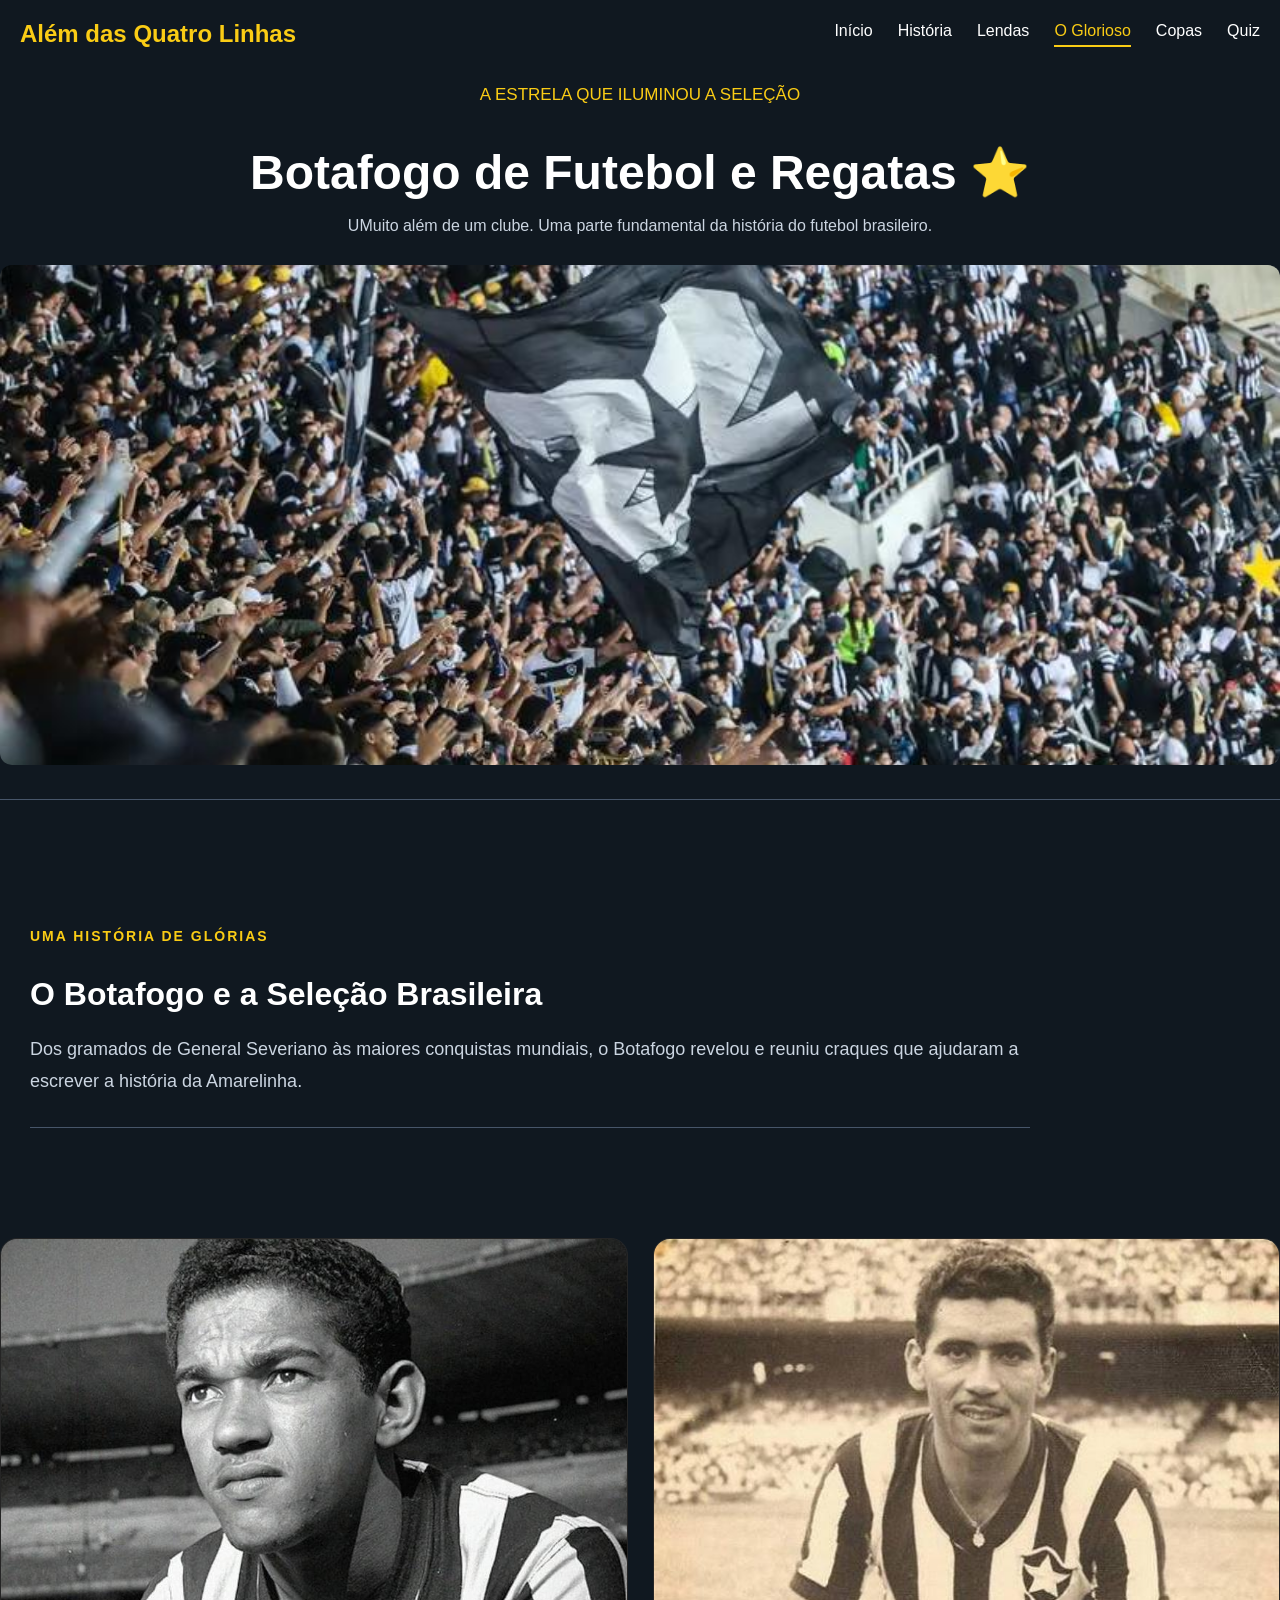
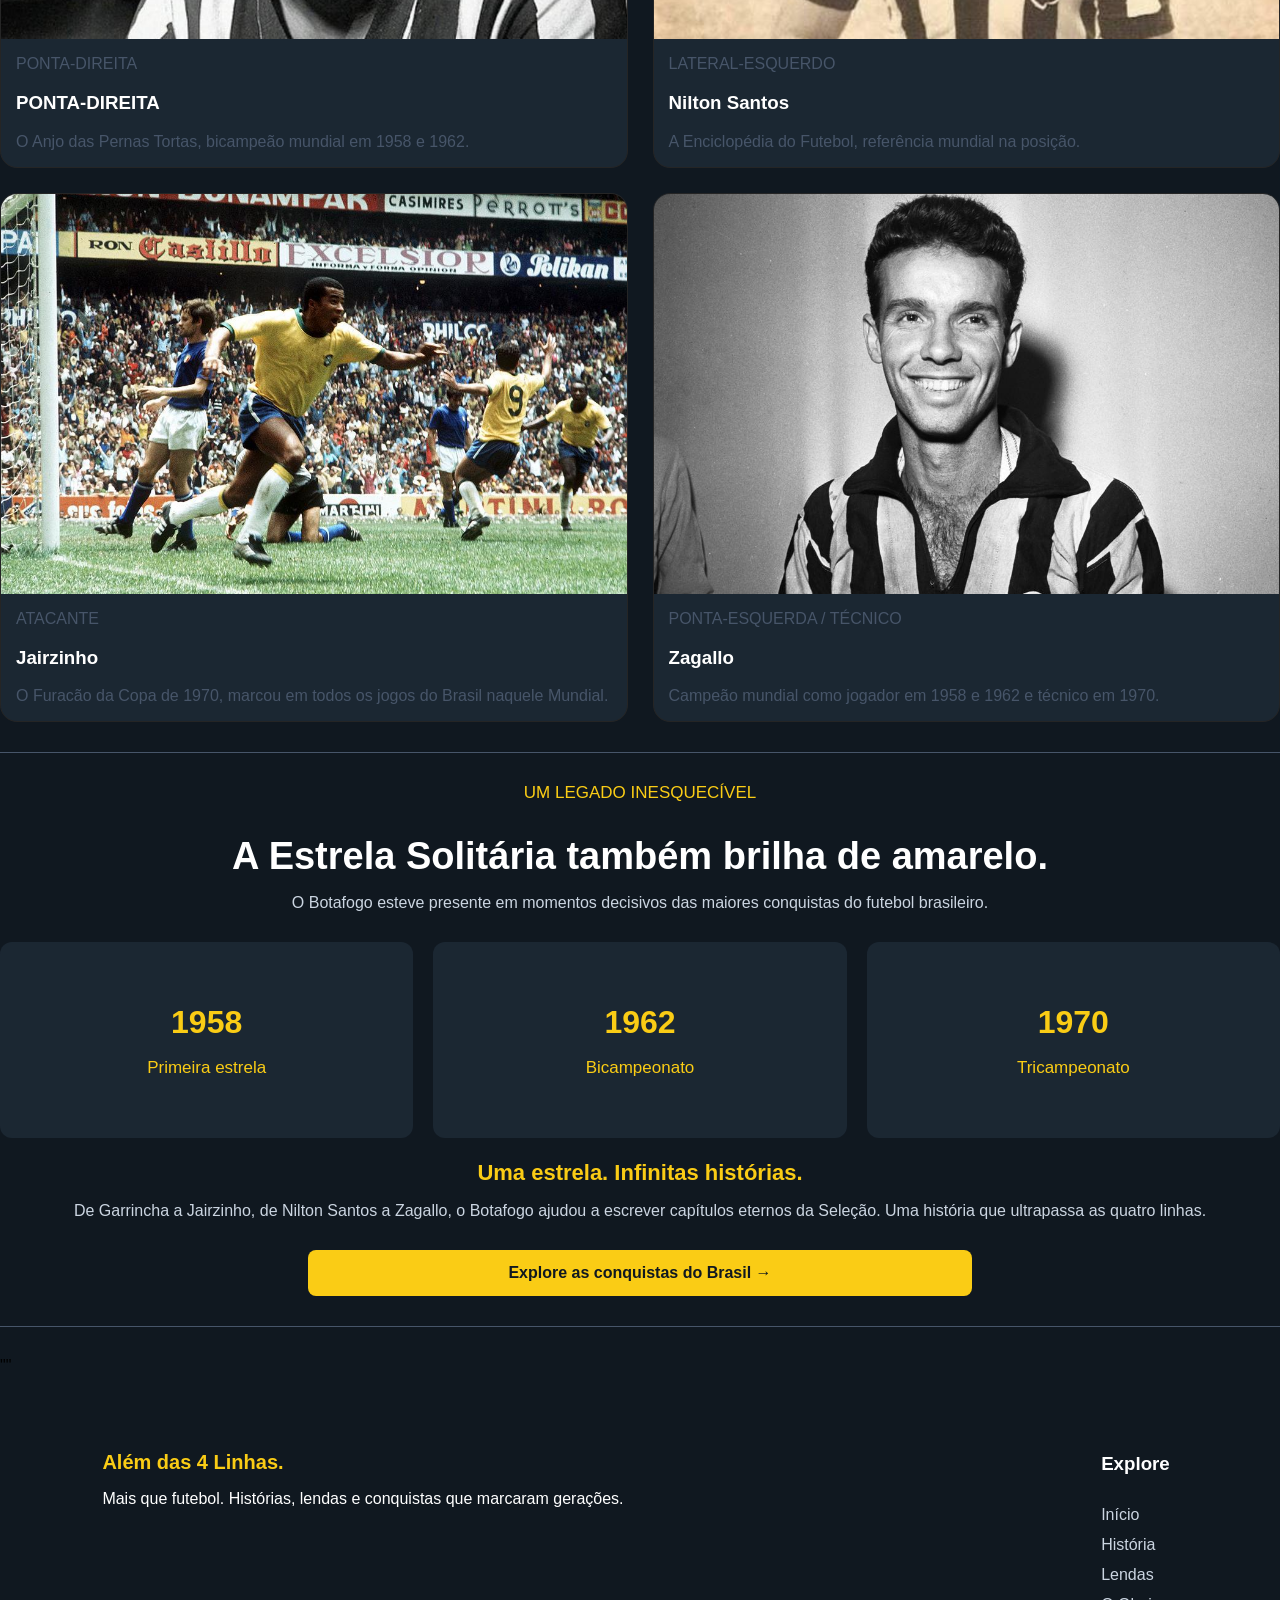
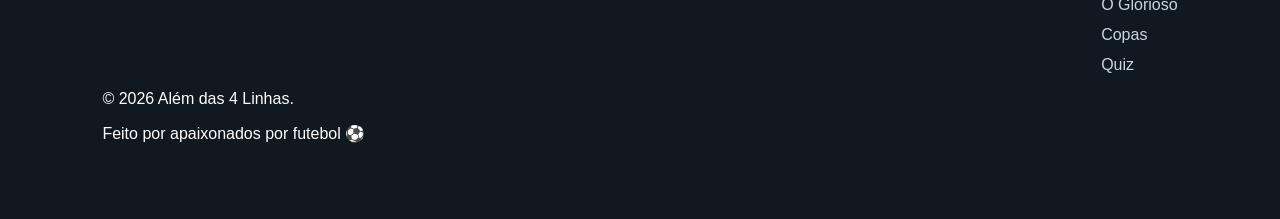
==== botafogo.html @ 8df8e1bf "Primeira versao do Alem das Quatro linhas" ====
<!DOCTYPE html>
<html lang="pt-br">
<head>
    <meta charset="UTF-8">
    <meta name="viewport" content="width=device-width, initial-scale=1.0">
    <link rel="stylesheet" href="css/estilo.css">
    <title>Botafogo</title>
</head>
<body class="corpo-historia">
    <header>
        <h1> Além das Quatro Linhas</h1>
        <nav>
            <a href="index.html" >Início</a>
            <a href="historia.html">História</a>
            <a href="lendas.html">Lendas</a>
            <a href="botafogo.html" class="ativo">O Glorioso</a>
            <a href="copas.html">Copas</a>
            <a href="quiz.html">Quiz</a>
        </nav>
    </header>
    <main>
        <section class="historia">
            <p>A ESTRELA QUE ILUMINOU A SELEÇÃO</p>

            <h1>Botafogo de Futebol e Regatas ⭐</h1>

            <p>UMuito além de um clube. Uma parte fundamental da história do futebol brasileiro.</p>

            <img src="img/torcida fogo.jpg" alt="Botafogo" class="historia-img secao-botafogo">

            <hr>

        </section>
        
        <section class="origem-selec">
            <p>UMA HISTÓRIA DE GLÓRIAS</p>
            
            <h2>O Botafogo e a Seleção Brasileira</h2>

            <p> Dos gramados de General Severiano às maiores conquistas mundiais, 
                o Botafogo revelou e reuniu craques que ajudaram a escrever a história da Amarelinha.
            </p>

            <hr>
        </section>

        <section>
            <div class="jornada-cards">

                <div class="card fogo">
                    <img src="img/garrincha card.jpg" alt="Garrincha-card" class="card-img">
                    
                    <p>PONTA-DIREITA</p>

                    <h3>PONTA-DIREITA</h3>
                    
                    <p>O Anjo das Pernas Tortas, bicampeão mundial em 1958 e 1962.</p>
                
                </div>
                
                <div class="card fogo">
                    <img src="img/nilton santos card.jpg" alt="Nilton Santos-card" class="card-img">
                    
                    <p>LATERAL-ESQUERDO</p>
                    
                    <h3>Nilton Santos</h3>
            
                    <p>A Enciclopédia do Futebol, referência mundial na posição.</p>
                </div>

                <div class="card fogo">
                    <img src="img/jairzinho card.jpg" alt="Jairzinho-card" class="card-img">
                    
                    <p>ATACANTE</p>
                    
                    <h3>Jairzinho</h3>
            
                    <p>O Furacão da Copa de 1970, marcou em todos os jogos do Brasil naquele Mundial.</p>

                </div>

                <div class="card fogo">
                    <img src="img/zagallo card.jpg" alt="Zagallo-card" class="card-img">
                    
                    <p>PONTA-ESQUERDA / TÉCNICO</p>
                    
                    <h3>Zagallo</h3>
            
                    <p>Campeão mundial como jogador em 1958 e 1962 e técnico em 1970.</p>
                </div>
            </div>
            
            <hr>

        </section>
        <section class="historia">   
            
                <p>UM LEGADO INESQUECÍVEL</p>

                <h2>A Estrela Solitária também brilha de amarelo.</h2>

                <p>O Botafogo esteve presente em momentos decisivos das maiores conquistas do futebol brasileiro.</p>
    
            <div class="dados-historia secao-botafogo">
                <div class="dado">
                    
                    <h3>1958</h3>
                    <p>Primeira estrela</p>
                </div>

                <div class="dado">
                    <h3>1962</h3>
                    <p>Bicampeonato</p>
                </div>

                <div class="dado">
                    <h3>1970</h3>
                    <p>Tricampeonato</p>
                </div>
            
            </div>

            <h3> Uma estrela. Infinitas histórias. </h3>
            
            <p>De Garrincha a Jairzinho, de Nilton Santos a Zagallo, o Botafogo ajudou a escrever capítulos eternos da Seleção. Uma história que ultrapassa as quatro linhas.</p>

            <a href="copas.html" class="botao-desaf"> Explore as conquistas do Brasil → </a>
        </section>

        <hr>
        ""
<footer class="rodape">

    <div class="rodape-conteudo">

        <div class="rodape-sobre">
            <h2>Além das 4 Linhas.</h2>
            <p>
                Mais que futebol. Histórias, lendas e
                conquistas que marcaram gerações.
            </p>
        </div>

        <div class="rodape-links">
            <h3>Explore</h3>

            <a href="index.html">Início</a>
            <a href="historia.html">História</a>
            <a href="lendas.html">Lendas</a>
            <a href="botafogo.html">O Glorioso</a>
            <a href="copas.html">Copas</a>
            <a href="quiz.html">Quiz</a>
        </div>

    </div>

    <div class="rodape-final">
        <p>© 2026 Além das 4 Linhas.</p>
        <p>Feito por apaixonados por futebol ⚽</p>
    </div>

</footer>
</body>
</html>
---- css/estilo.css ----
body { 
    margin: 0%;
    font-family: sans-serif;
    background-color: #F8FAFC;
}

header { 
    background-color: #101820;
    color: #FACC15;
    padding: 20px;
}

header {
    display: flex;
    justify-content: space-between;
    align-items: center;
}

header h1 {
    font-size: 24px;
    margin: 0;
}

nav { 
    display: flex;
    gap: 25px;

}

nav a {
    color: #ffffff;
    text-decoration: none;
    font-size: medium;
    font-weight: 500;
    transition: color 0.3s ease;
}

nav a:hover {
    color: #FACC15;
   
}

.hero-imagem {
    width: 100%;
    height: 600px;
    object-fit: cover;
    object-position: center;
}

.hero { 
    position: relative;
    overflow: hidden;
}

.hero::after {
    content: "";
    position: absolute;
    inset: 0;
    background: linear-gradient(
        to bottom,
        transparent 35%,
        rgba(0, 0, 0, 0.85) 105%
    );
    pointer-events: none;
}

.hero-conteudo {
    position: absolute;
    bottom: 50px;
    left: 60px;
    color: white;
    z-index: 1;
}

.hero-conteudo h2 {
    font-size: 48px;
    font-weight: 700;
    margin: 15px 0;
}

.hero-subtitulo {
    color: #FACC15;
    font-size: 14px;
    font-weight: 600;
    letter-spacing: 2px;
}

.botao-ex {
    display: inline-block;
    background-color: #FACC15;
    color: #101820;
    padding: 14px 25px;
    text-decoration: none;
    font-weight: bold;
    border-radius: 6px;
    margin-top: 15px;
}

.botao-ex { 
     transition: transform 0.3s ease, box-shadow 0.3s ease;
}

.botao-ex:hover { 
    transform: scale(1.03);
    box-shadow: 0 12px 25px rgba(0, 0, 0, 0.15);
}
.apresentacao {
    background-color: #F8FAFC;
    padding: 80px 10%;
}

.apresentacao h2 { 
    font-size: 38px;
    color: #101820;
    margin: 15px 0 25px;
}

.apresentacao p { 
    font-size: 18px;
    columns: #475569;
    line-height: 1.8;
    max-width: 850px;
}

.apresentacao .apresentacao-subtitulo {
    color: #166534;
    font-size: 14px;
    font-weight: 700;
    letter-spacing: 2px;
}

.indicadores { 
    display: flex;
    gap: 25px;
    margin-top: 40px;
}

.indicador {
    background-color: #FFFFFF;
    padding: 20px 30px;
    border: 1px solid #E2E8F0;
    border-radius: 20px;
}

.indicador h3 { 
    font-size: 40px;
    color: #166534;
    margin: 0; 
  
}

.indicador p { 
    font-size: small;
    margin: 0;
}

.emoji-trofeu {
    width: min-content;
}

.jornada { 
    background-color:  #F8FAFC;
    padding: 80px 10%;
}

.jornada-subtitulo { 
    color: #166534;
    font-size: 14px;
    font-weight: 700;
    letter-spacing: 2px;
}

.jornada h2 {
    font-size: 38px;
    color: #101820;
    margin: 15px 0 25px;
}

.jornada-cards { 
    display: grid;
    grid-template-columns: repeat(2, 1fr);
    gap: 25px;
}


.card img {
    width: 100%;
    height: 400px;
    object-fit: cover;
    object-position:center 20%;
    display: block;

}

.card img.card-bot { 
    object-position: center 70%;
}

.card img.card-trof { 
    object-position: center 57%;
}

.card {
    display: block;
    background-color: #FFFFFF;
    border: 1px solid #E2E8F0;
    border-radius: 17px;
    overflow: hidden;
    text-decoration: none;
    color: #101820;
    transition: transform 0.3s ease, box-shadow 0.3s ease;
}


.card:hover {
    transform: scale(1.03);
    box-shadow: 0 12px 25px rgba(0, 0, 0, 0.15);
}


.card h3 {
    padding-left: 15px;

}

.card p { 
    padding-left: 15px;
    color: #475569;
}

.card-botafogo { 
    background-color: #101820;
    border-color: #101820;
}

.card-botafogo h3 { 
    color: #ffffff;
}

.card-botafogo p { 
    color: #cbd5e1; 
}

.desafio{
    margin: 80px 10%;
}

.desafio p { 
    color: #166534;
    font-size: 14px;
    font-weight: 700;
    letter-spacing: 2px;
}

.desafio h2 { 
    font-size: 38px;
    margin: 15px 0 25px;
}

.desafio-img { 
    width: 100%;
    height: 700px;
    object-fit: cover;
    object-position:center 20%;
    display: block;
    border: #cbd5e1 ;
    border-radius: 15px;
}

.botao-desaf {
    display: block;
    width: fit-content;
    margin: 25px auto;
    padding: 14px 200px;

    background-color: #FACC15;
    color: #101820;
    text-decoration: none;
    font-weight: bold;

    border-radius: 8px;
    transition: 0.3s ease;
}

.botao-desaf:hover { 
    transform: scale(1.03);
    box-shadow: 0 12px 25px rgba(0, 0, 0, 0.15);
}

.rodape {
    background-color: #101820;
    color: #FFFFFF;
    padding: 60px 8%;
}

.rodape-conteudo {
    display: flex;
    justify-content: space-between;
    gap: 40px;
}

.rodape-links {
    display: flex;
    flex-direction: column;
    gap: 12px;

}

.rodape-sobre h2 {
    font-size: 20px;
    margin-bottom: 15px;
    color: #FACC15;

}

.rodape-links a {
    color: #CBD5E1;
    text-decoration: none;
    transition: color 0.3s ease;
}

.rodape-links a:hover {
    color: #FACC15;
}


        /* HISTORIA.HTML */
.ativo { 
    color: #FACC15;
    border-bottom: 2px solid #FACC15;
    padding-bottom: 5px;
}

.corpo-historia { 
    background-color: #101820;
}

.historia h1{ 
    color: #FFFFFF;
    font-size: 48px;
    margin-bottom: 15px;
    text-align: center;
}

.historia h2{ 
    color: #FFFFFF;
    font-size: 38px;
    margin-bottom: 15px;
    text-align: center;
}

.historia h3{ 
    color: #FACC15;
    font-size: 22px;
    margin-bottom: 15px;
    text-align: center;
}

.historia p:first-of-type { 
    color: #FACC15;
    font-size: 17px;
}

.historia p { 
    color:#cbd5e1;
    text-align: center;
    margin-bottom: 30px;
}

.historia-img {
    width: 100%;
    height: 550px;
    object-fit: cover;
    object-position: center 40%;
    border-radius: 12px;
}

.origem-selec { 
    max-width: 1000px;
    margin: 0;
    padding: 80px 30px;
}

.origem-selec h2 { 
    color: #FFFFFF;
    font-size: 32px;
    margin-bottom: 20px;
}

.origem-selec h3 { 
    color: #FFFFFF;
    font-size: 22px;
    margin-bottom: 15px;
}

.origem-selec p:first-of-type {
    color: #FACC15;
    font-size: 14px;
    font-weight: bold;
    letter-spacing: 2px;
    margin-bottom: 15px;
}

.origem-selec p { 
    color: #CBD5E1;
    font-size: 18px;
    line-height: 1.8;
}

.titulo-p {
    color: #FACC15;
    font-size: 14px;
    font-weight: bold;
    letter-spacing: 2px;
    margin-bottom: 15px;
}

hr {
    border: none;
    border-top: 1px solid #475569;
    margin: 30px 0;
}

.trajeto { 
    max-width: 1000px;
    margin: 0;
    padding: 80px 30px;
}

.trajeto h2{ 
    color: #FACC15;
}

.dados-historia {
    display: flex;
    gap: 80px;
}

.dado h3 {
    color: #FACC15;
    font-size: 32px;
}

.origem-selec .dado p {
    color: #CBD5E1;
    font-size: 14px;
}

.timeline {
    border-left: 3px solid #FACC15;
    margin-left: 10px;
    padding-left: 30px;
}

.evento {
    position: relative;
    margin-bottom: 40px;
}

.evento::before {
    content: "";
    position: absolute;

    width: 14px;
    height: 14px;

    background-color: #FACC15;
    border-radius: 50%;

    left: -38.5px;
    top: 0px;
}

.ano {
    color: #FACC15;
    font-size: 22px;
    font-weight: bold;
}

.evento h3 {
    color: #FFFFFF;
    margin: 10px 0;
}

.evento p {
    color: #CBD5E1;
    line-height: 1.6;
}

.timeline-conteudo {
    display: flex;
    align-items: flex-start;
    gap: 60px;
}

.timeline {
    flex: 1;
}

.timeline-img {
    width: 40%;
    height: 1000px;
    object-fit: cover;
    border-radius: 12px;
}

.linha-temp-inicio p{ 
    color: #FACC15;
    font-size: 14px;
    font-weight: bold;
    letter-spacing: 2px;
    margin-bottom: 15px;
    padding: 5px 30px;
}


.linha-temp-inicio h2 { 
    color:#F8FAFC;
    font-size: 32px;
    margin-bottom: 18px;
    margin-top: 0;
    padding: 0px 30px;

}

.origem-selec.secao-garrincha {
    max-width: none;
    width: 100%;
    padding: 80px 30px;
    box-sizing: border-box;
}

.secao-garrincha .texto-garrincha {
    flex: 1;
    padding-right: 30px;
    padding-left: 30px;
    margin-top: 50px;
}

.secao-garrincha .timeline-img {
    width: 30%;
    height: 1000px;
    object-fit: cover;
    object-position: center;
}

.secao-botafogo.historia-img {
    width: 100%;
    height: 500px;
    object-fit: cover;
    object-position: center 50%;
    border-radius: 12px;
}

.card.fogo {
    background-color: #1B2732;
    border-color: #252525;
}

.card.fogo h3 { 
    color: #FFFFFF;
}

.secao-botafogo{
    gap: 20px;
}

.secao-botafogo .dado {
    flex: 1;
    background-color: #1B2732;
    padding: 30px;
    border-radius: 12px;
    text-align: center;
}

.jornada-cards.secao-futuro {
    display: grid;
    grid-template-columns: repeat(7, minmax(0, 1fr));
    gap: 15px;
    width: 100%;
    max-width: 100%;
}

.secao-futuro {
    width: 100%;
    max-width: none;
}

.jornada-cards.secao-futuro {
    width: 100%;
    max-width: none;
}
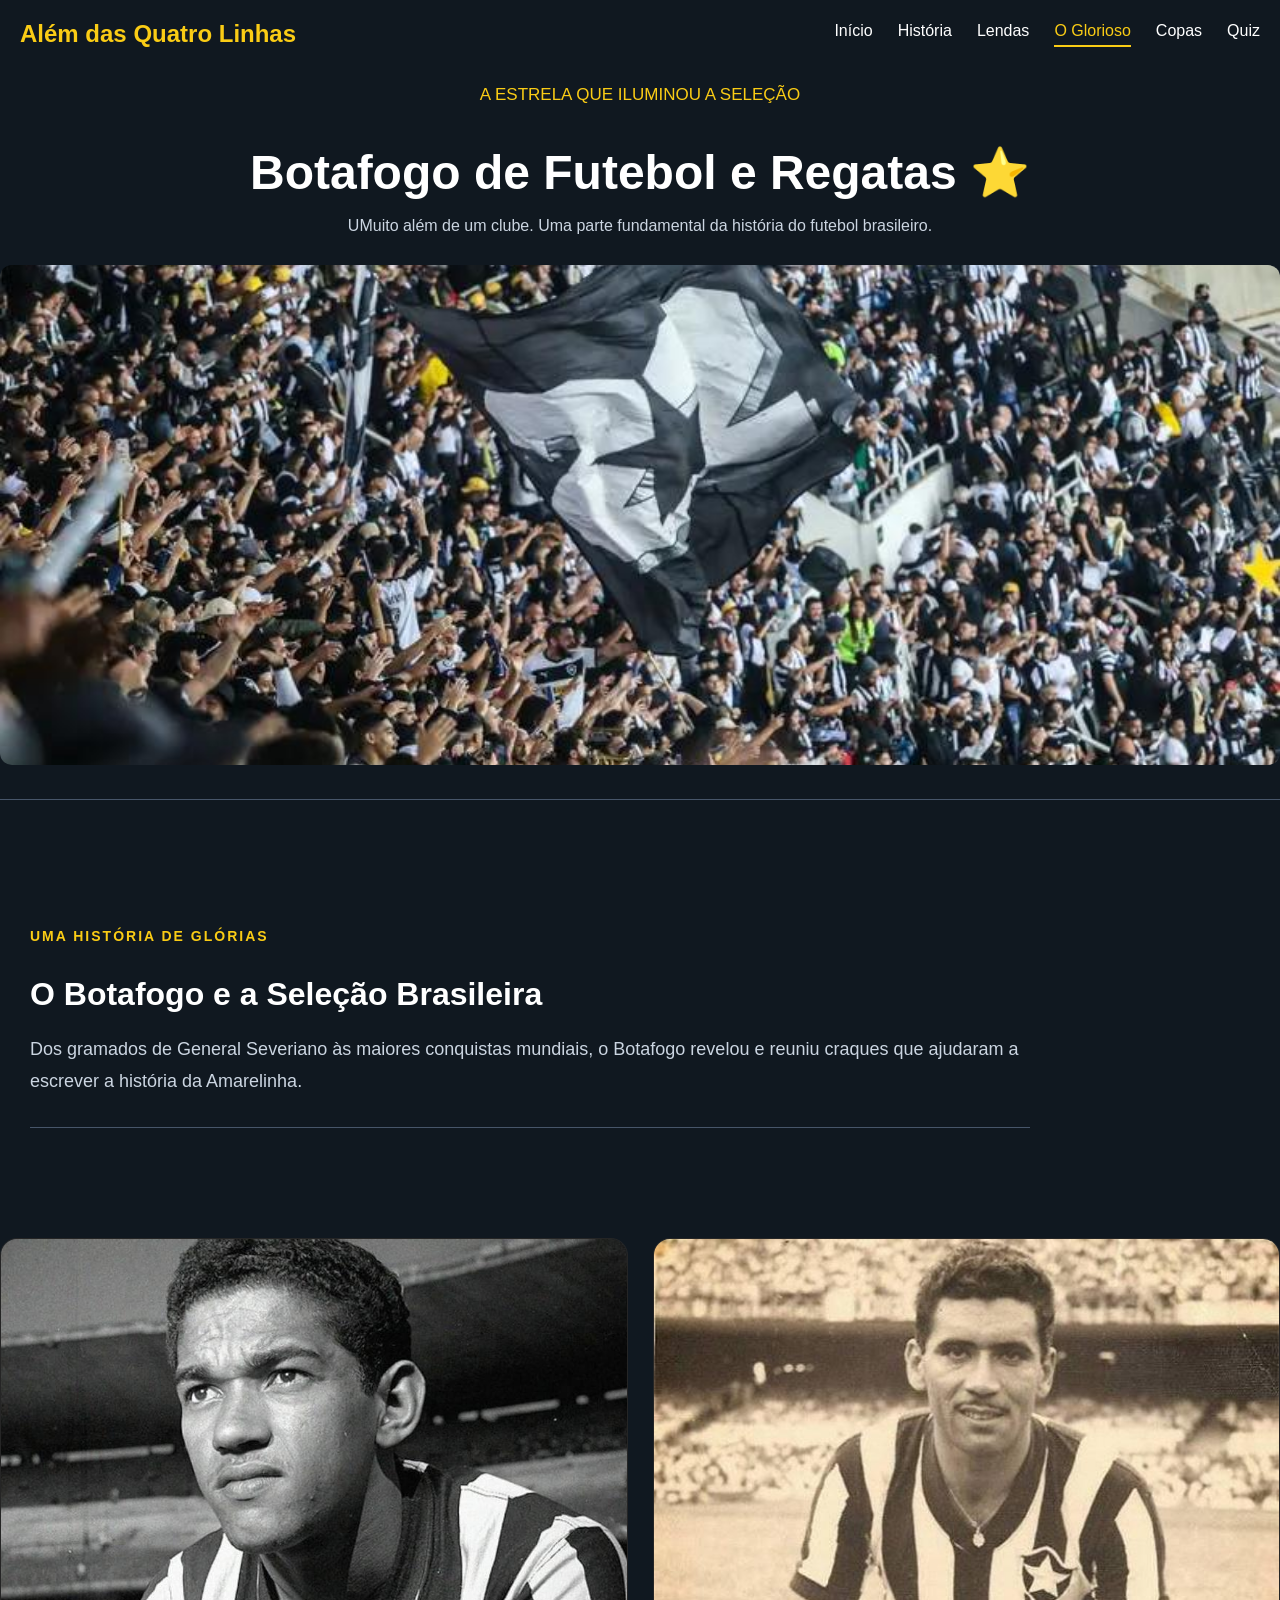
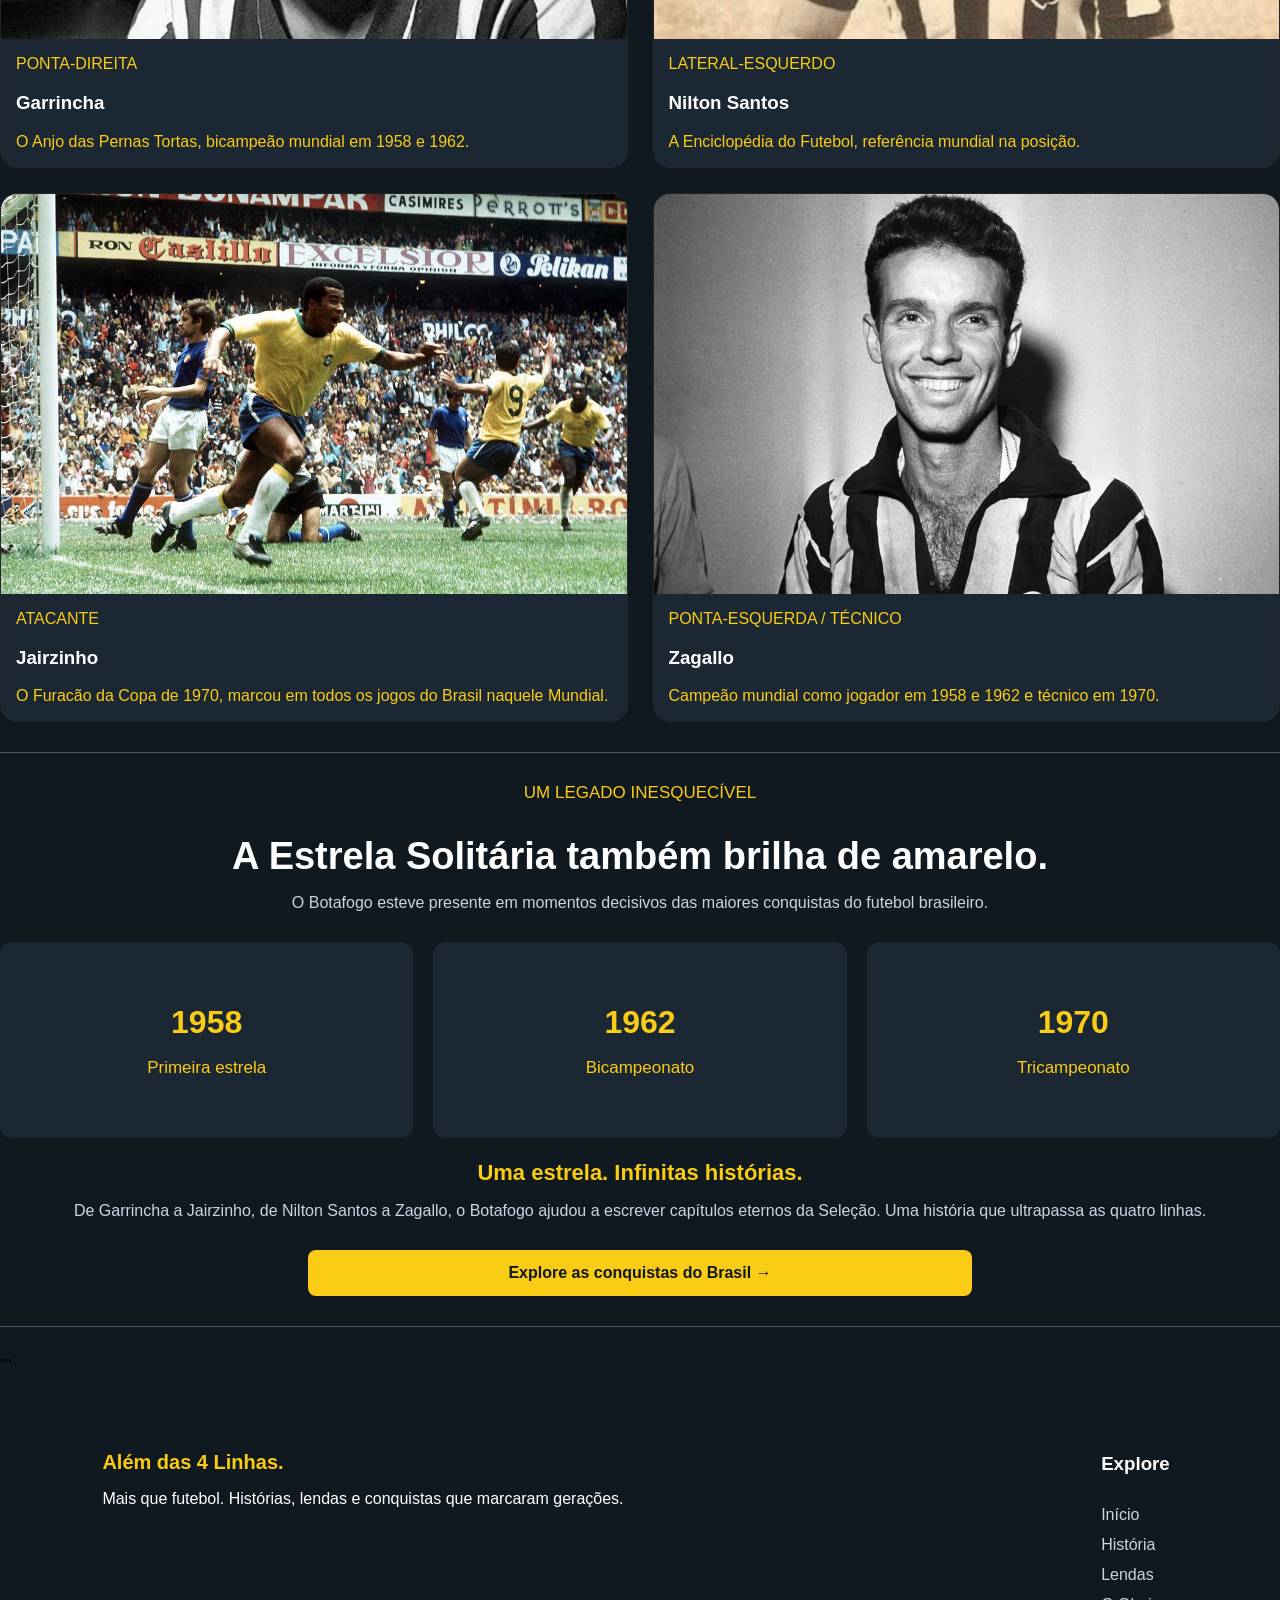
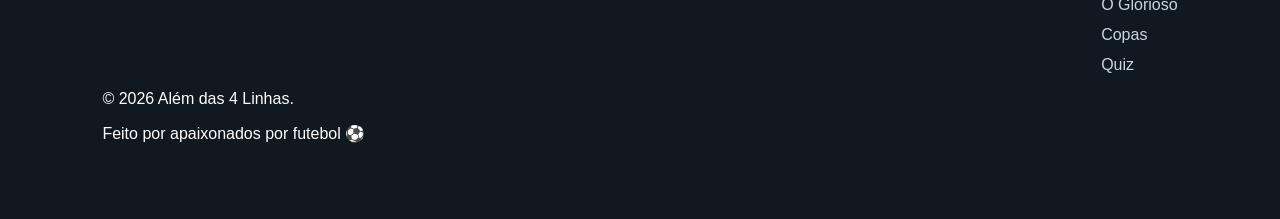
==== commit df254705: "ajustar estilo" ====
--- a/botafogo.html
+++ b/botafogo.html
@@ -52,7 +52,7 @@
                     
                     <p>PONTA-DIREITA</p>
 
-                    <h3>PONTA-DIREITA</h3>
+                    <h3>Garrincha</h3>
                     
                     <p>O Anjo das Pernas Tortas, bicampeão mundial em 1958 e 1962.</p>
                 
--- a/css/estilo.css
+++ b/css/estilo.css
@@ -557,6 +557,15 @@
     border-color: #252525;
 }
 
+.card.fogo p.first-of-type {
+    color: #CBD5E1;
+}
+
+.card.fogo p {
+    color: #FACC15;
+}
+
+
 .card.fogo h3 { 
     color: #FFFFFF;
 }
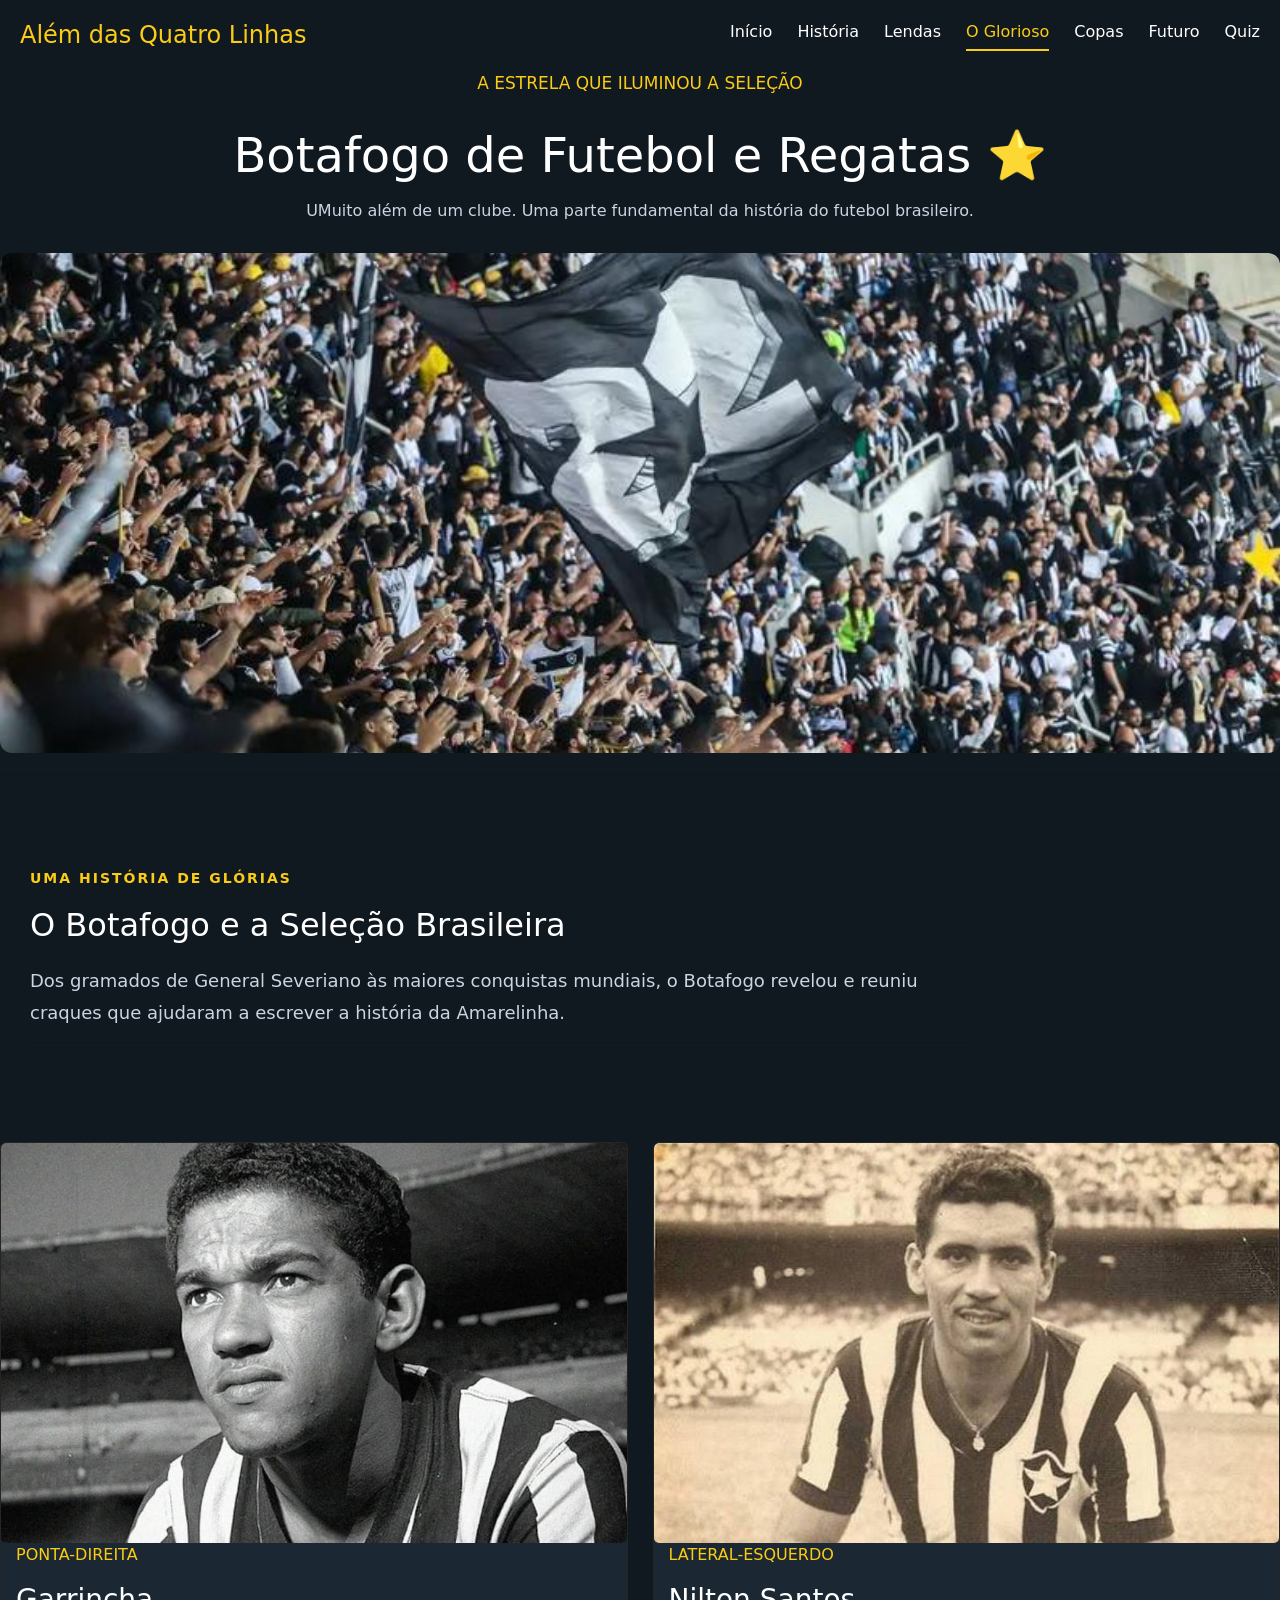
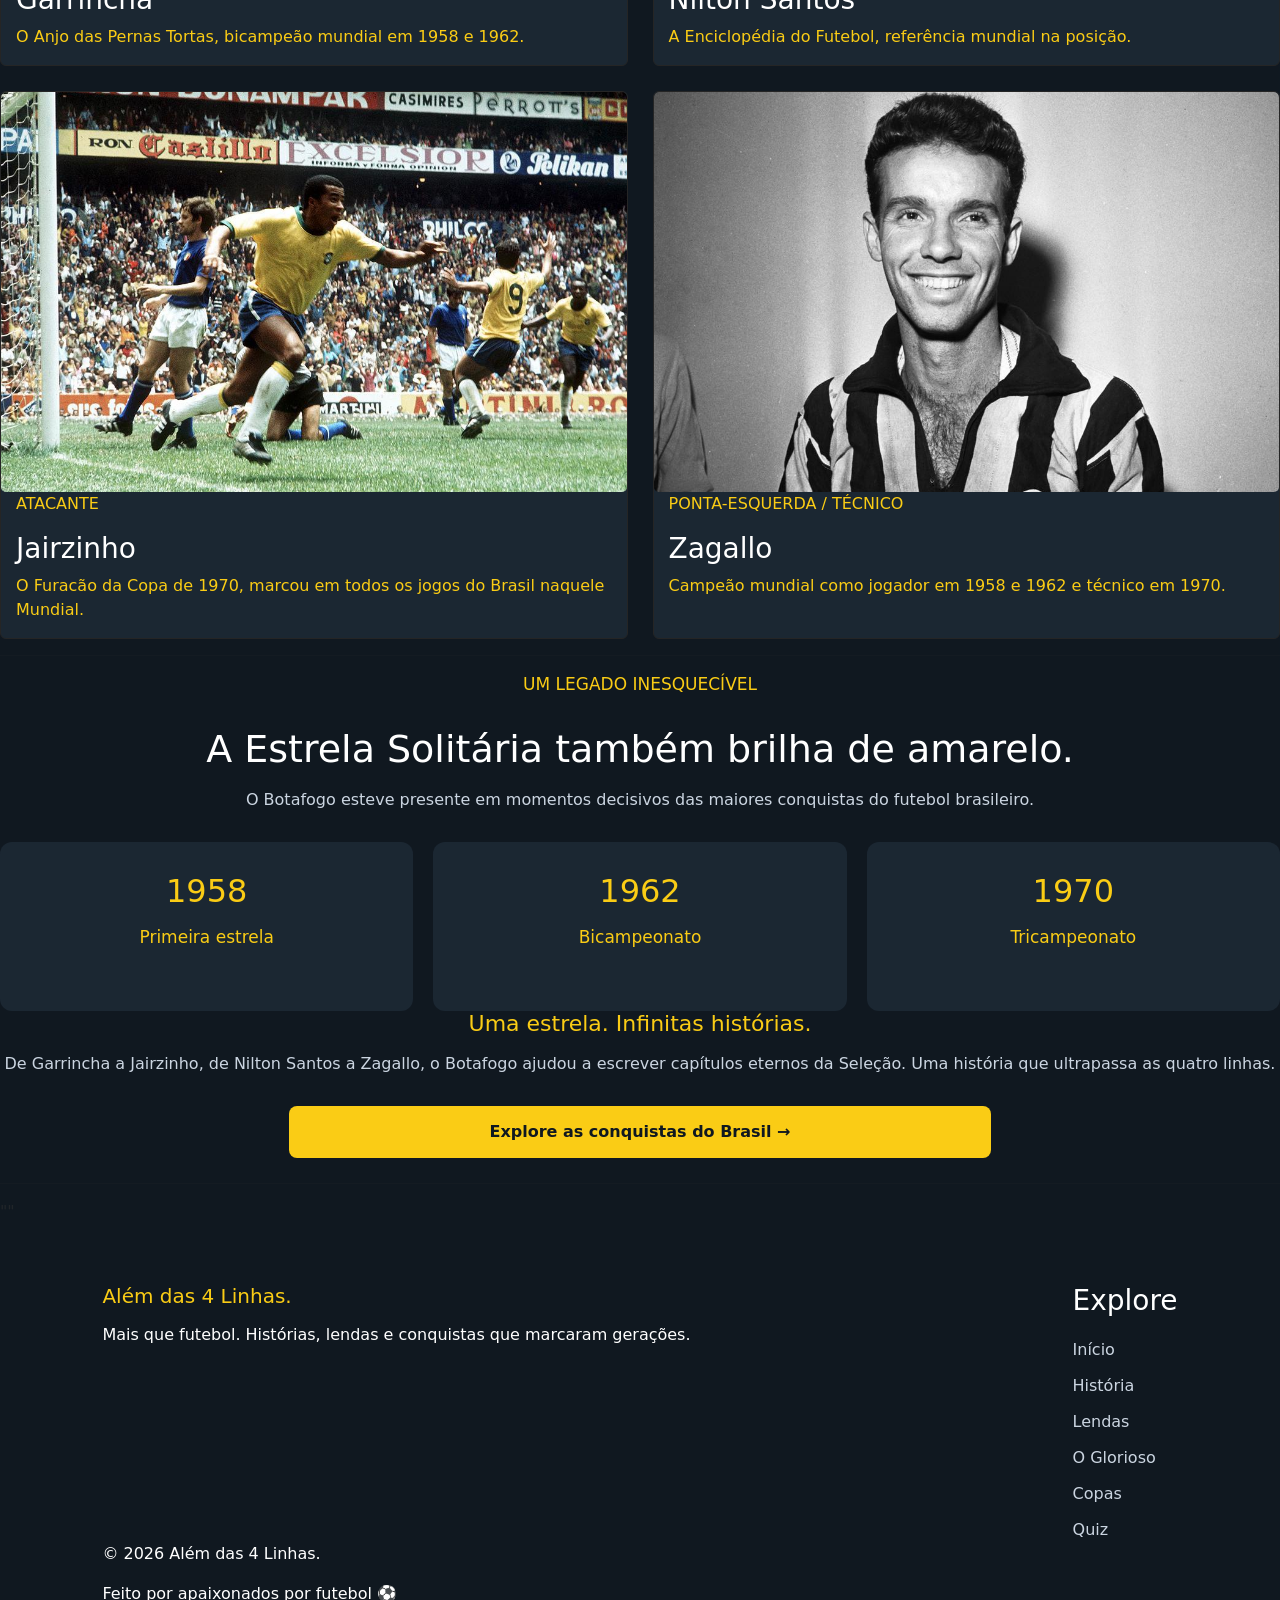
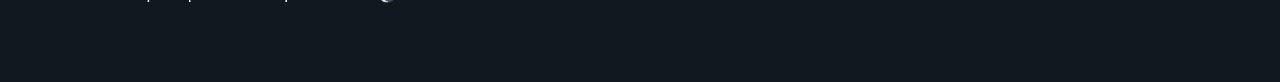
==== commit 11d6a629: "atualizacao navbar" ====
--- a/botafogo.html
+++ b/botafogo.html
@@ -5,6 +5,7 @@
     <meta name="viewport" content="width=device-width, initial-scale=1.0">
     <link rel="stylesheet" href="css/estilo.css">
     <title>Botafogo</title>
+    <link href="https://cdn.jsdelivr.net/npm/bootstrap@5.3.3/dist/css/bootstrap.min.css" rel="stylesheet">
 </head>
 <body class="corpo-historia">
     <header>
@@ -15,6 +16,7 @@
             <a href="lendas.html">Lendas</a>
             <a href="botafogo.html" class="ativo">O Glorioso</a>
             <a href="copas.html">Copas</a>
+            <a href="futuro.html">Futuro</a>
             <a href="quiz.html">Quiz</a>
         </nav>
     </header>
--- a/css/estilo.css
+++ b/css/estilo.css
@@ -600,3 +600,58 @@
     max-width: none;
 }
 
+/*LENDAS STYLE*/
+
+.img-lenda {
+    width: 250px;
+    height: 300px;
+    object-fit: cover;
+    object-position: center;
+}
+
+
+/* TÍTULO DAS LENDAS */
+.titulo-lendas {
+    font-size: 45px;
+    color: #FACC15;
+    font-weight: bold;
+}
+
+
+/* CARDS */
+.card-lenda {
+    border: none;
+    border-radius: 10px;
+    overflow: hidden;
+    transition: 0.3s;
+}
+
+/* IMAGENS */
+.card-lenda img {
+    height: 300px;
+    object-fit: cover;
+}
+
+/* NOME DOS JOGADORES */
+.card-lenda h3 {
+    color: #1B4332;
+    font-weight: bold;
+}
+
+/* DESCRIÇÃO */
+.card-lenda p {
+    color: #555;
+}
+
+/* EFEITO AO PASSAR O MOUSE */
+.card-lenda:hover {
+    transform: translateY(-5px);
+    box-shadow: 0 5px 15px rgba(0,0,0,0.2);
+}
+
+/*Subir imagem do ronaldo*/
+.card-lenda .img-ronaldo {
+    object-fit: cover !important;
+    object-position: center 50% !important;
+}
+
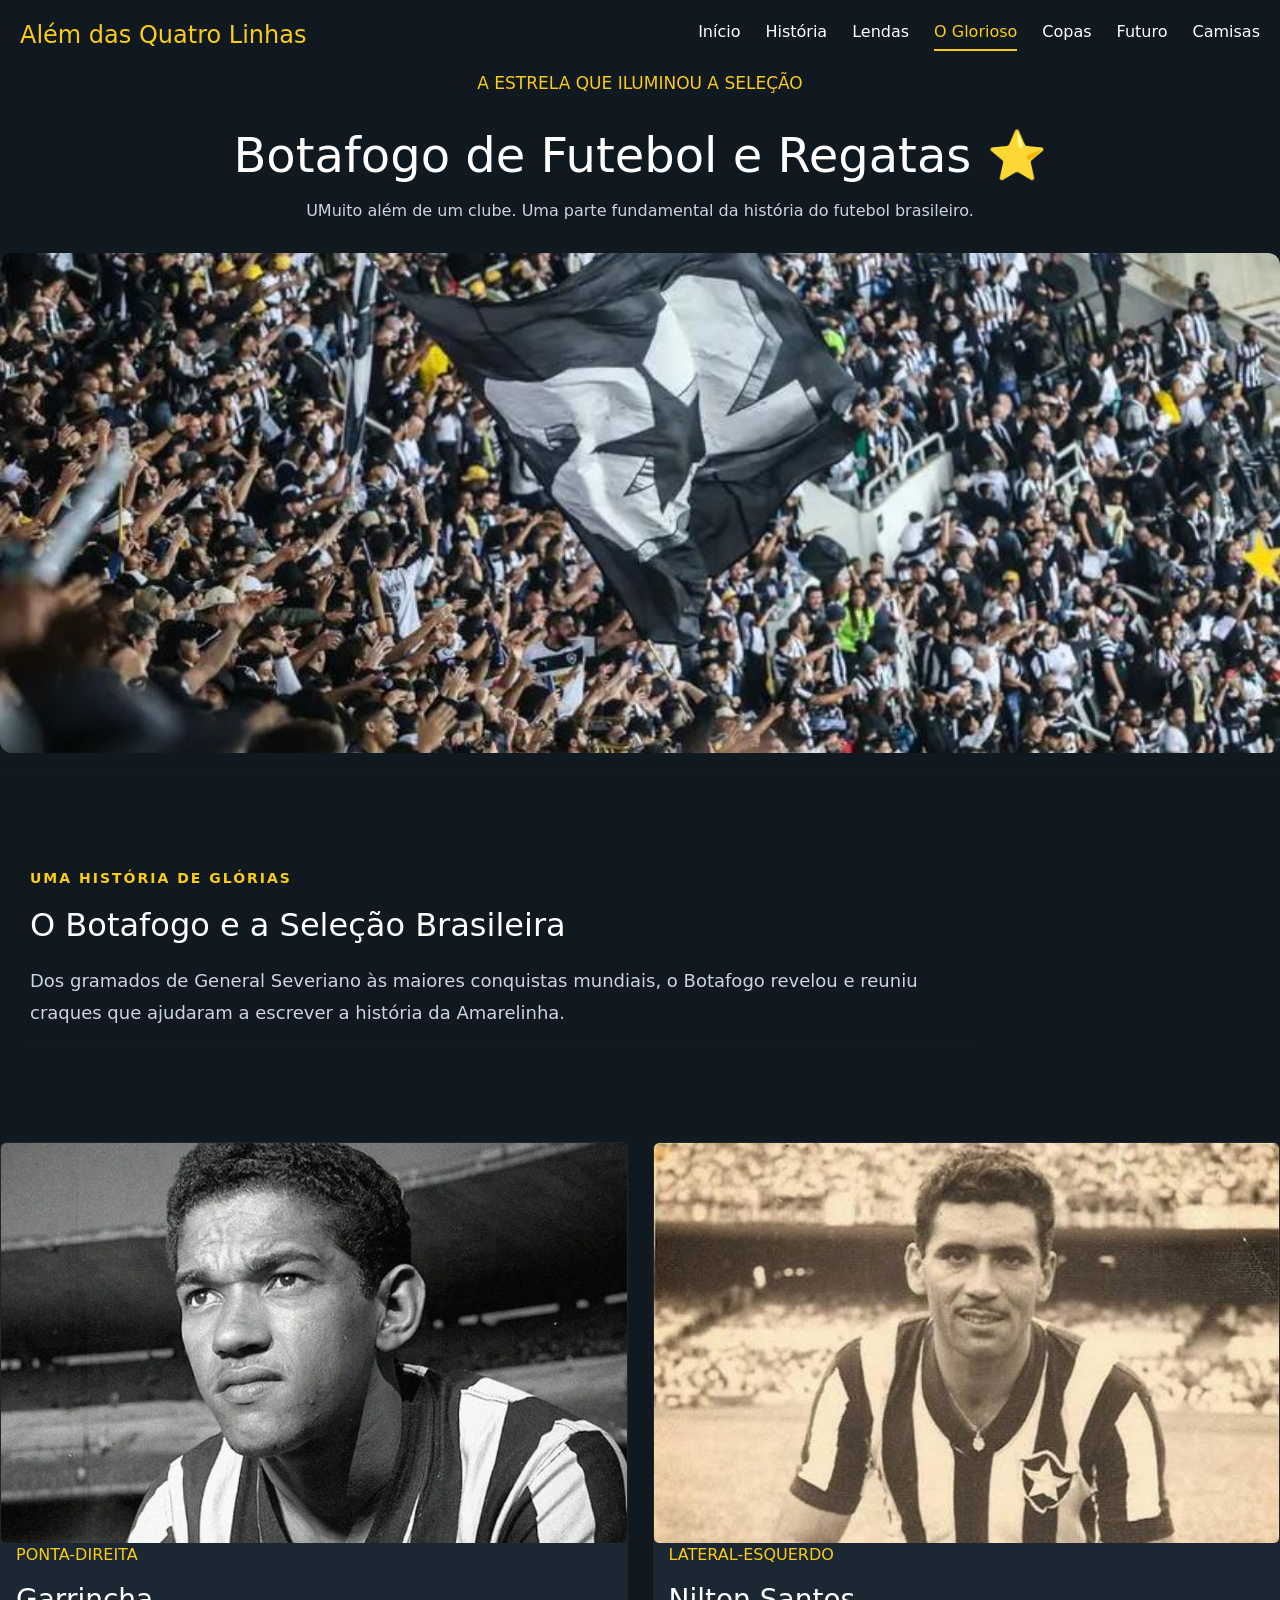
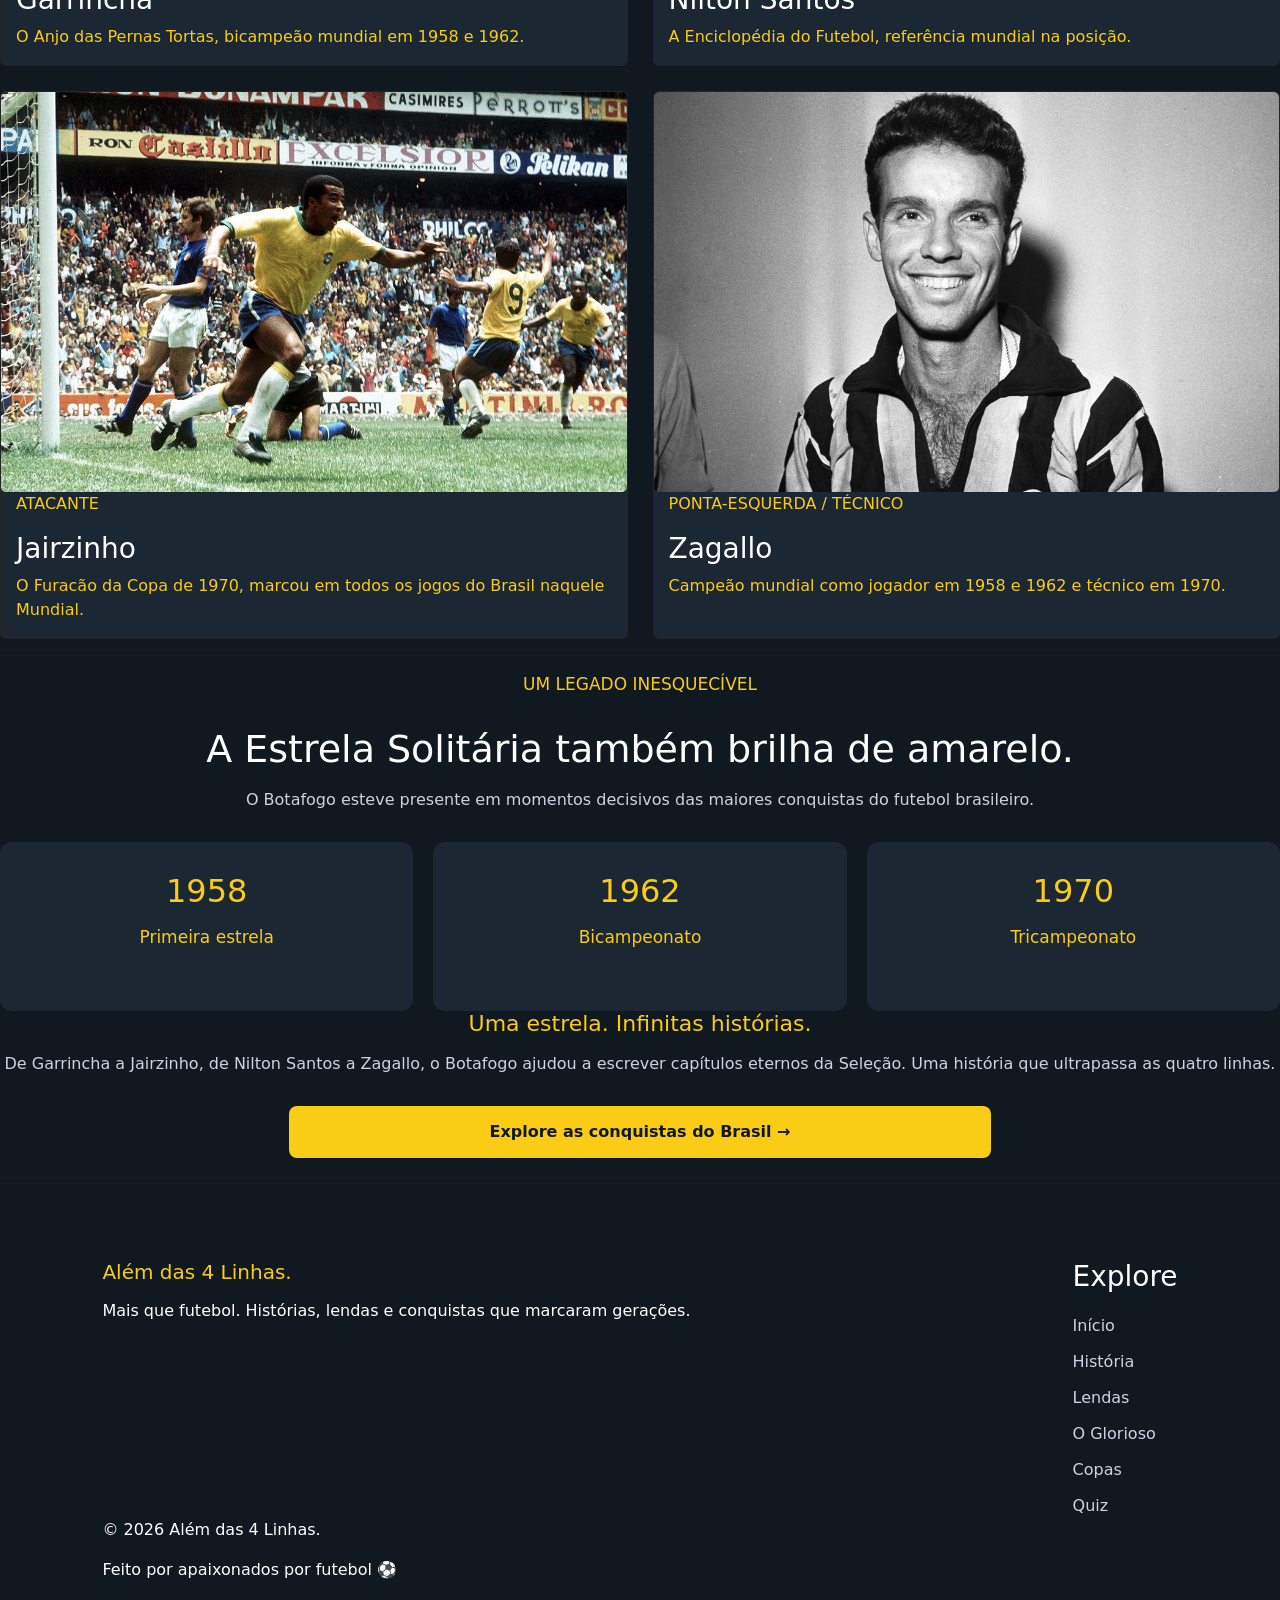
==== commit 02dd8c92: "Final, Galeria de camisas e CSS organizado" ====
--- a/botafogo.html
+++ b/botafogo.html
@@ -1,12 +1,16 @@
 <!DOCTYPE html>
 <html lang="pt-br">
+
 <head>
     <meta charset="UTF-8">
     <meta name="viewport" content="width=device-width, initial-scale=1.0">
-    <link rel="stylesheet" href="css/estilo.css">
+    <link rel="stylesheet" href="css/global.css">
+    <link rel="stylesheet" href="css/botafogo.css">
     <title>Botafogo</title>
     <link href="https://cdn.jsdelivr.net/npm/bootstrap@5.3.3/dist/css/bootstrap.min.css" rel="stylesheet">
+
 </head>
+
 <body class="corpo-historia">
     <header>
         <h1> Além das Quatro Linhas</h1>
@@ -17,9 +21,10 @@
             <a href="botafogo.html" class="ativo">O Glorioso</a>
             <a href="copas.html">Copas</a>
             <a href="futuro.html">Futuro</a>
-            <a href="quiz.html">Quiz</a>
+            <a href="camisas.html">Camisas</a>
         </nav>
     </header>
+
     <main>
         <section class="historia">
             <p>A ESTRELA QUE ILUMINOU A SELEÇÃO</p>
@@ -44,6 +49,7 @@
             </p>
 
             <hr>
+
         </section>
 
         <section>
@@ -90,11 +96,13 @@
             
                     <p>Campeão mundial como jogador em 1958 e 1962 e técnico em 1970.</p>
                 </div>
+
             </div>
             
             <hr>
 
         </section>
+
         <section class="historia">   
             
                 <p>UM LEGADO INESQUECÍVEL</p>
@@ -127,40 +135,44 @@
             <p>De Garrincha a Jairzinho, de Nilton Santos a Zagallo, o Botafogo ajudou a escrever capítulos eternos da Seleção. Uma história que ultrapassa as quatro linhas.</p>
 
             <a href="copas.html" class="botao-desaf"> Explore as conquistas do Brasil → </a>
+
         </section>
 
         <hr>
-        ""
-<footer class="rodape">
+        
+    <footer class="rodape">
 
-    <div class="rodape-conteudo">
+        <div class="rodape-conteudo">
 
-        <div class="rodape-sobre">
-            <h2>Além das 4 Linhas.</h2>
-            <p>
-                Mais que futebol. Histórias, lendas e
-                conquistas que marcaram gerações.
-            </p>
+            <div class="rodape-sobre">
+                <h2>Além das 4 Linhas.</h2>
+                    
+                <p>
+                    Mais que futebol. Histórias, lendas e
+                    conquistas que marcaram gerações.
+                </p>
+
+            </div>
+
+            <div class="rodape-links">
+                <h3>Explore</h3>
+
+                <a href="index.html">Início</a>
+                <a href="historia.html">História</a>
+                <a href="lendas.html">Lendas</a>
+                <a href="botafogo.html">O Glorioso</a>
+                <a href="copas.html">Copas</a>
+                <a href="quiz.html">Quiz</a>
+                    
+            </div>
+
         </div>
 
-        <div class="rodape-links">
-            <h3>Explore</h3>
-
-            <a href="index.html">Início</a>
-            <a href="historia.html">História</a>
-            <a href="lendas.html">Lendas</a>
-            <a href="botafogo.html">O Glorioso</a>
-            <a href="copas.html">Copas</a>
-            <a href="quiz.html">Quiz</a>
+        <div class="rodape-final">
+            <p>© 2026 Além das 4 Linhas.</p>
+            <p>Feito por apaixonados por futebol ⚽</p>
         </div>
 
-    </div>
-
-    <div class="rodape-final">
-        <p>© 2026 Além das 4 Linhas.</p>
-        <p>Feito por apaixonados por futebol ⚽</p>
-    </div>
-
-</footer>
+    </footer>
 </body>
 </html>
--- a/css/global.css
+++ b/css/global.css
@@ -0,0 +1,268 @@
+/* ESTILOS COMPARTILHADOS — USADOS EM MAIS DE UMA PÁGINA */
+/* Inclui cabeçalho, navegação, rodapé e componentes comuns. */
+
+body { 
+    margin: 0%;
+    font-family: sans-serif;
+    background-color: #F8FAFC;
+}
+
+header { 
+    background-color: #101820;
+    color: #FACC15;
+    padding: 20px;
+}
+
+header {
+    display: flex;
+    justify-content: space-between;
+    align-items: center;
+}
+
+header h1 {
+    font-size: 24px;
+    margin: 0;
+}
+
+nav { 
+    display: flex;
+    gap: 25px;
+
+}
+
+nav a {
+    color: #ffffff;
+    text-decoration: none;
+    font-size: medium;
+    font-weight: 500;
+    transition: color 0.3s ease;
+}
+
+nav a:hover {
+    color: #FACC15;
+   
+}
+
+.hero-imagem {
+    width: 100%;
+    height: 600px;
+    object-fit: cover;
+    object-position: center;
+}
+
+.jornada-cards { 
+    display: grid;
+    grid-template-columns: repeat(2, 1fr);
+    gap: 25px;
+}
+
+.card img {
+    width: 100%;
+    height: 400px;
+    object-fit: cover;
+    object-position:center 20%;
+    display: block;
+
+}
+
+.card {
+    display: block;
+    background-color: #FFFFFF;
+    border: 1px solid #E2E8F0;
+    border-radius: 17px;
+    overflow: hidden;
+    text-decoration: none;
+    color: #101820;
+    transition: transform 0.3s ease, box-shadow 0.3s ease;
+}
+
+.card:hover {
+    transform: scale(1.03);
+    box-shadow: 0 12px 25px rgba(0, 0, 0, 0.15);
+}
+
+.card h3 {
+    padding-left: 15px;
+
+}
+
+.card p { 
+    padding-left: 15px;
+    color: #475569;
+}
+
+.botao-desaf {
+    display: block;
+    width: fit-content;
+    margin: 25px auto;
+    padding: 14px 200px;
+
+    background-color: #FACC15;
+    color: #101820;
+    text-decoration: none;
+    font-weight: bold;
+
+    border-radius: 8px;
+    transition: 0.3s ease;
+}
+
+.botao-desaf:hover { 
+    transform: scale(1.03);
+    box-shadow: 0 12px 25px rgba(0, 0, 0, 0.15);
+}
+
+.rodape {
+    background-color: #101820;
+    color: #FFFFFF;
+    padding: 60px 8%;
+}
+
+.rodape-conteudo {
+    display: flex;
+    justify-content: space-between;
+    gap: 40px;
+}
+
+.rodape-links {
+    display: flex;
+    flex-direction: column;
+    gap: 12px;
+
+}
+
+.rodape-sobre h2 {
+    font-size: 20px;
+    margin-bottom: 15px;
+    color: #FACC15;
+
+}
+
+.rodape-links a {
+    color: #CBD5E1;
+    text-decoration: none;
+    transition: color 0.3s ease;
+}
+
+.rodape-links a:hover {
+    color: #FACC15;
+}
+
+.ativo { 
+    color: #FACC15;
+    border-bottom: 2px solid #FACC15;
+    padding-bottom: 5px;
+}
+
+.corpo-historia { 
+    background-color: #101820;
+}
+
+.historia h1{ 
+    color: #FFFFFF;
+    font-size: 48px;
+    margin-bottom: 15px;
+    text-align: center;
+}
+
+.historia h2{ 
+    color: #FFFFFF;
+    font-size: 38px;
+    margin-bottom: 15px;
+    text-align: center;
+}
+
+.historia h3{ 
+    color: #FACC15;
+    font-size: 22px;
+    margin-bottom: 15px;
+    text-align: center;
+}
+
+.historia p:first-of-type { 
+    color: #FACC15;
+    font-size: 17px;
+}
+
+.historia p { 
+    color:#cbd5e1;
+    text-align: center;
+    margin-bottom: 30px;
+}
+
+.historia-img {
+    width: 100%;
+    height: 550px;
+    object-fit: cover;
+    object-position: center 40%;
+    border-radius: 12px;
+}
+
+.origem-selec { 
+    max-width: 1000px;
+    margin: 0;
+    padding: 80px 30px;
+}
+
+.origem-selec h2 { 
+    color: #FFFFFF;
+    font-size: 32px;
+    margin-bottom: 20px;
+}
+
+.origem-selec h3 { 
+    color: #FFFFFF;
+    font-size: 22px;
+    margin-bottom: 15px;
+}
+
+.origem-selec p:first-of-type {
+    color: #FACC15;
+    font-size: 14px;
+    font-weight: bold;
+    letter-spacing: 2px;
+    margin-bottom: 15px;
+}
+
+.origem-selec p { 
+    color: #CBD5E1;
+    font-size: 18px;
+    line-height: 1.8;
+}
+
+hr {
+    border: none;
+    border-top: 1px solid #475569;
+    margin: 30px 0;
+}
+
+.dados-historia {
+    display: flex;
+    gap: 80px;
+}
+
+.dado h3 {
+    color: #FACC15;
+    font-size: 32px;
+}
+
+.origem-selec .dado p {
+    color: #CBD5E1;
+    font-size: 14px;
+}
+
+.card.fogo {
+    background-color: #1B2732;
+    border-color: #252525;
+}
+
+.card.fogo p.first-of-type {
+    color: #CBD5E1;
+}
+
+.card.fogo p {
+    color: #FACC15;
+}
+
+.card.fogo h3 { 
+    color: #FFFFFF;
+}
--- a/css/botafogo.css
+++ b/css/botafogo.css
@@ -0,0 +1,19 @@
+.secao-botafogo.historia-img {
+    width: 100%;
+    height: 500px;
+    object-fit: cover;
+    object-position: center 50%;
+    border-radius: 12px;
+}
+
+.secao-botafogo{
+    gap: 20px;
+}
+
+.secao-botafogo .dado {
+    flex: 1;
+    background-color: #1B2732;
+    padding: 30px;
+    border-radius: 12px;
+    text-align: center;
+}
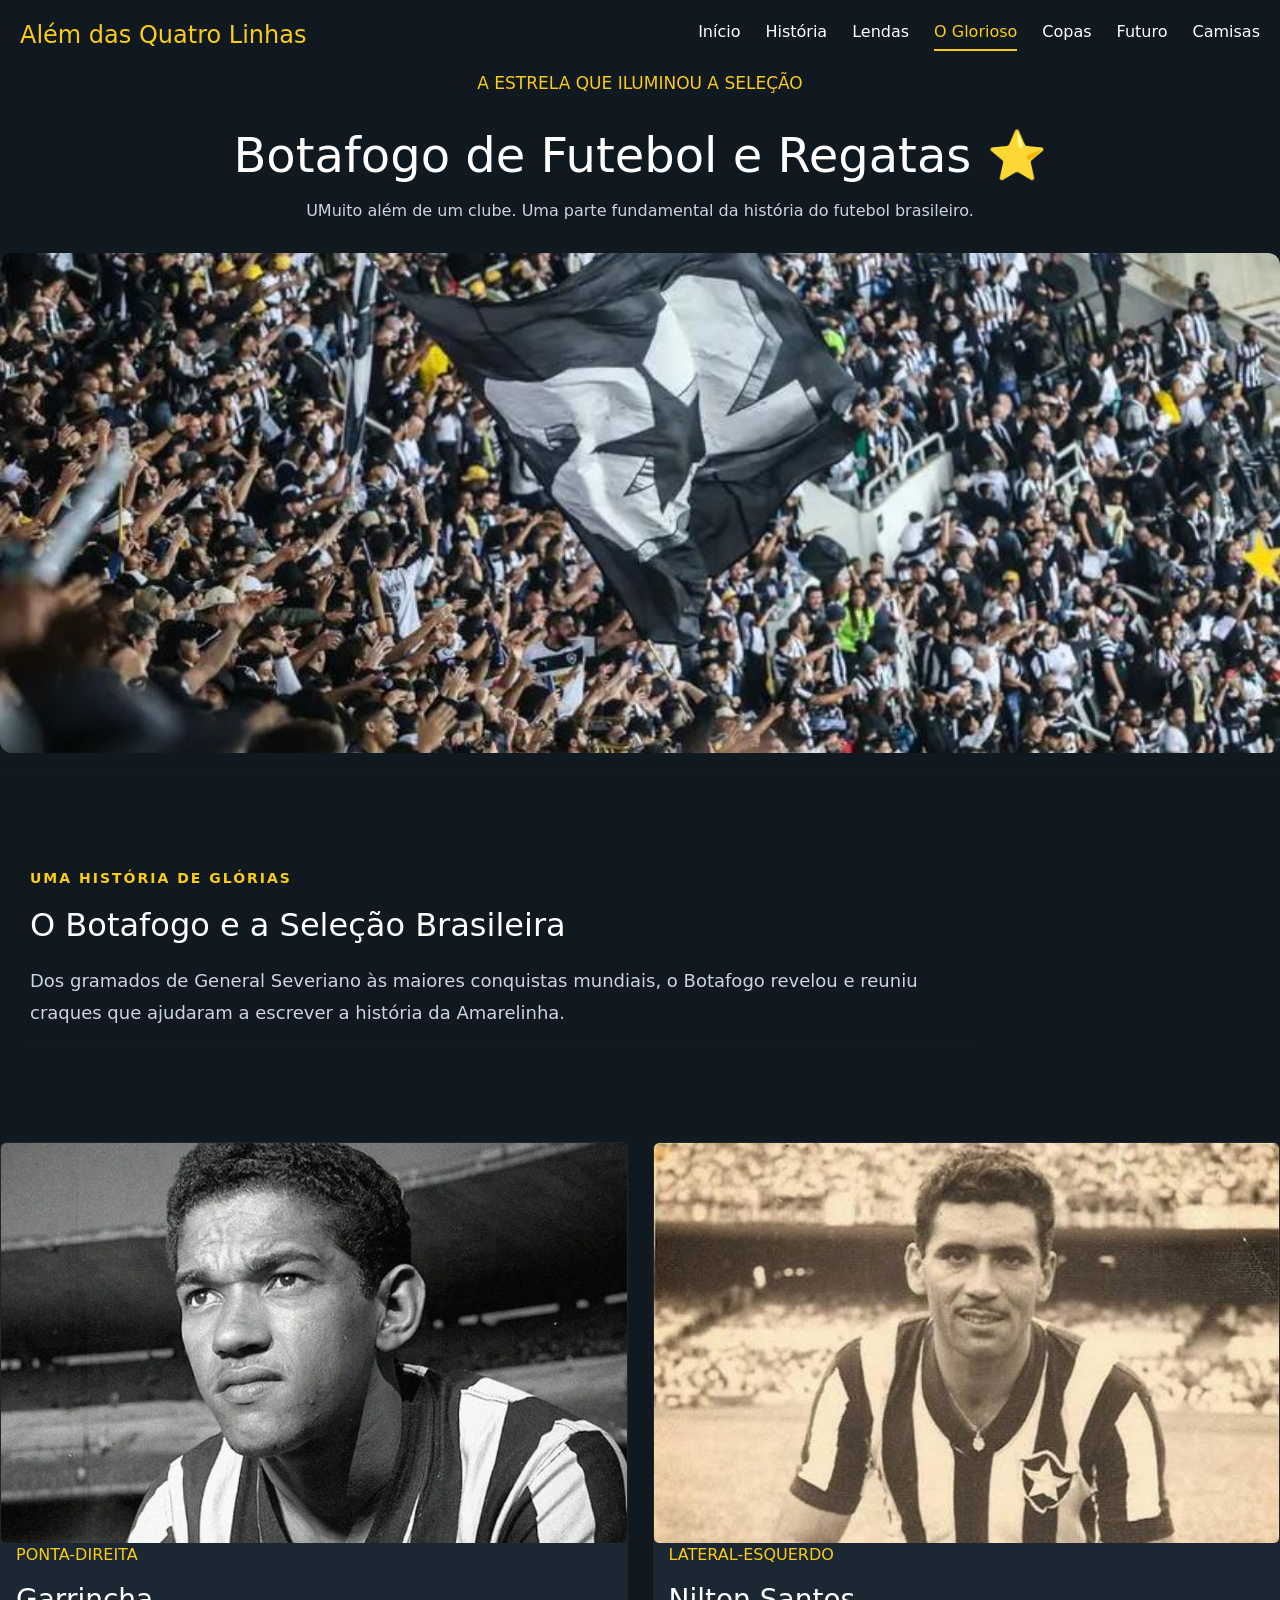
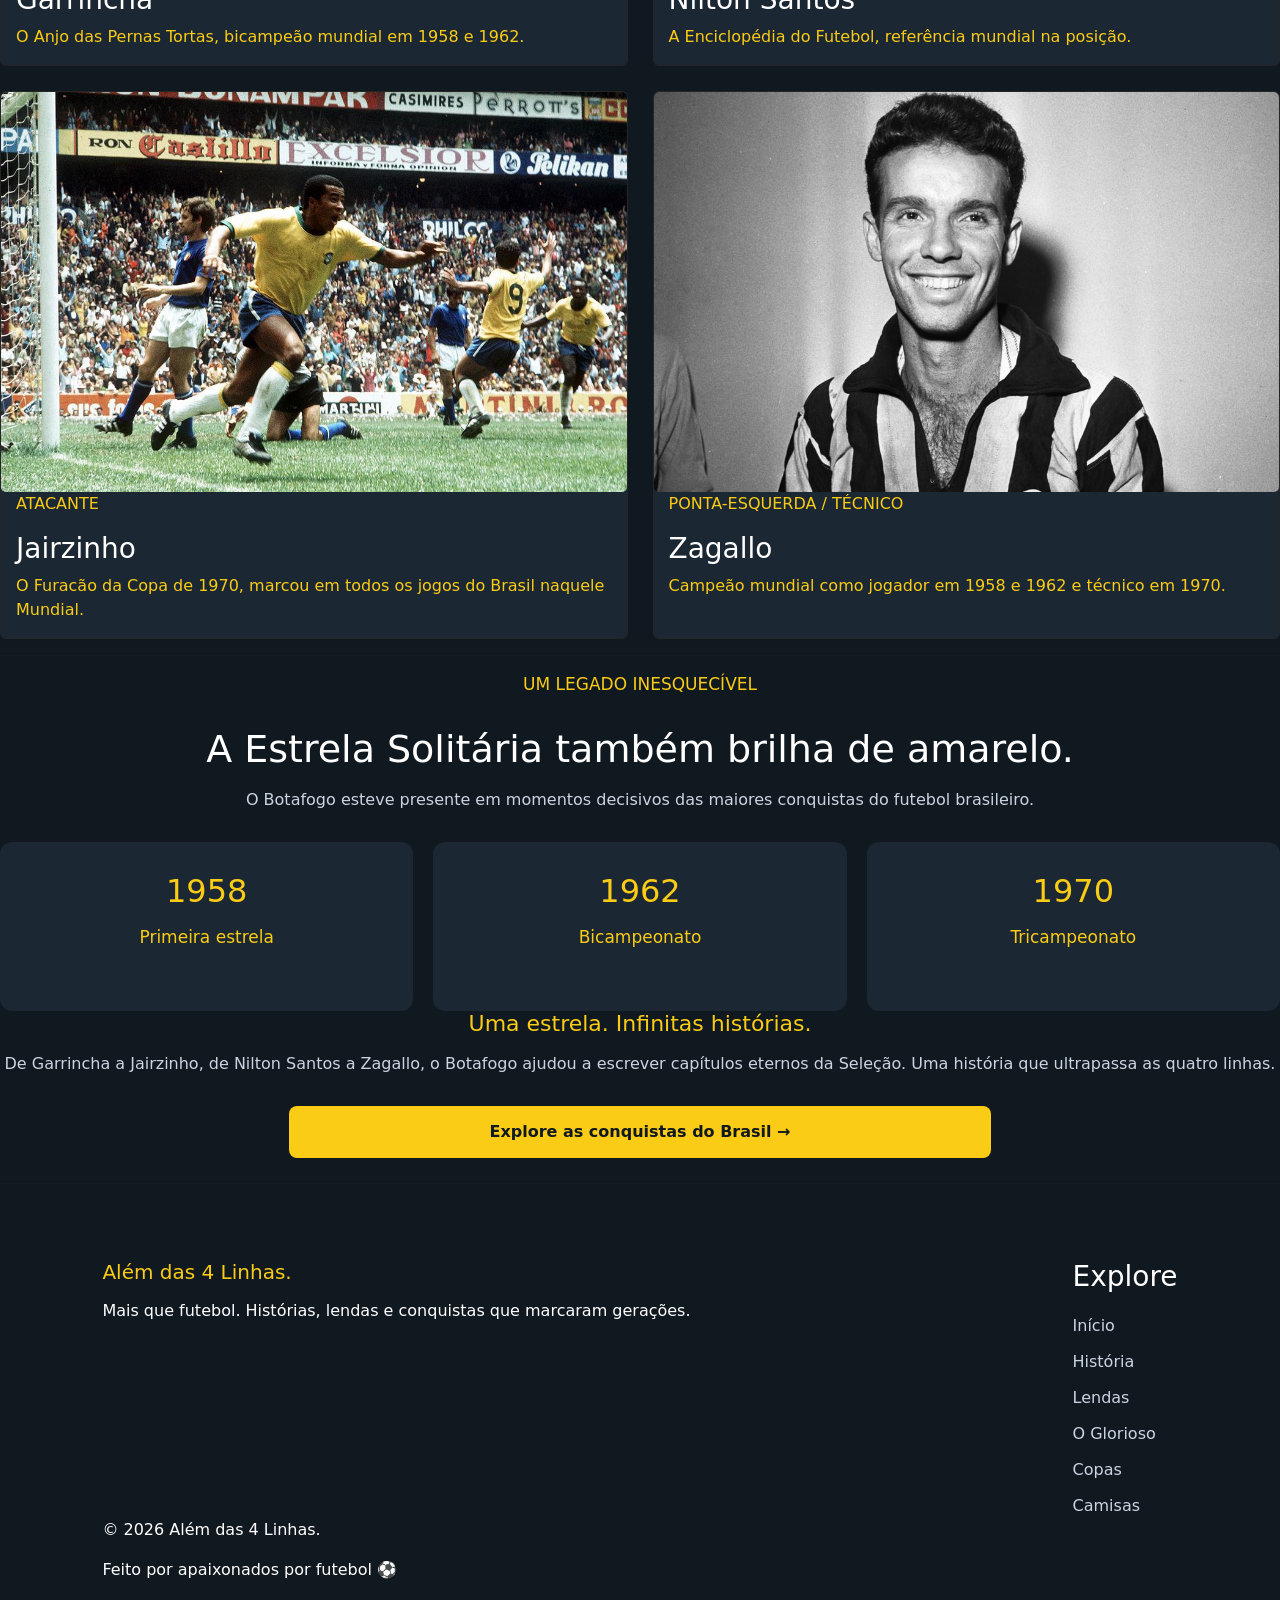
==== commit bbfdcfef: "pequenas alteracoes finais" ====
--- a/botafogo.html
+++ b/botafogo.html
@@ -162,7 +162,7 @@
                 <a href="lendas.html">Lendas</a>
                 <a href="botafogo.html">O Glorioso</a>
                 <a href="copas.html">Copas</a>
-                <a href="quiz.html">Quiz</a>
+                <a href="camisas.html">Camisas</a>
                     
             </div>
 
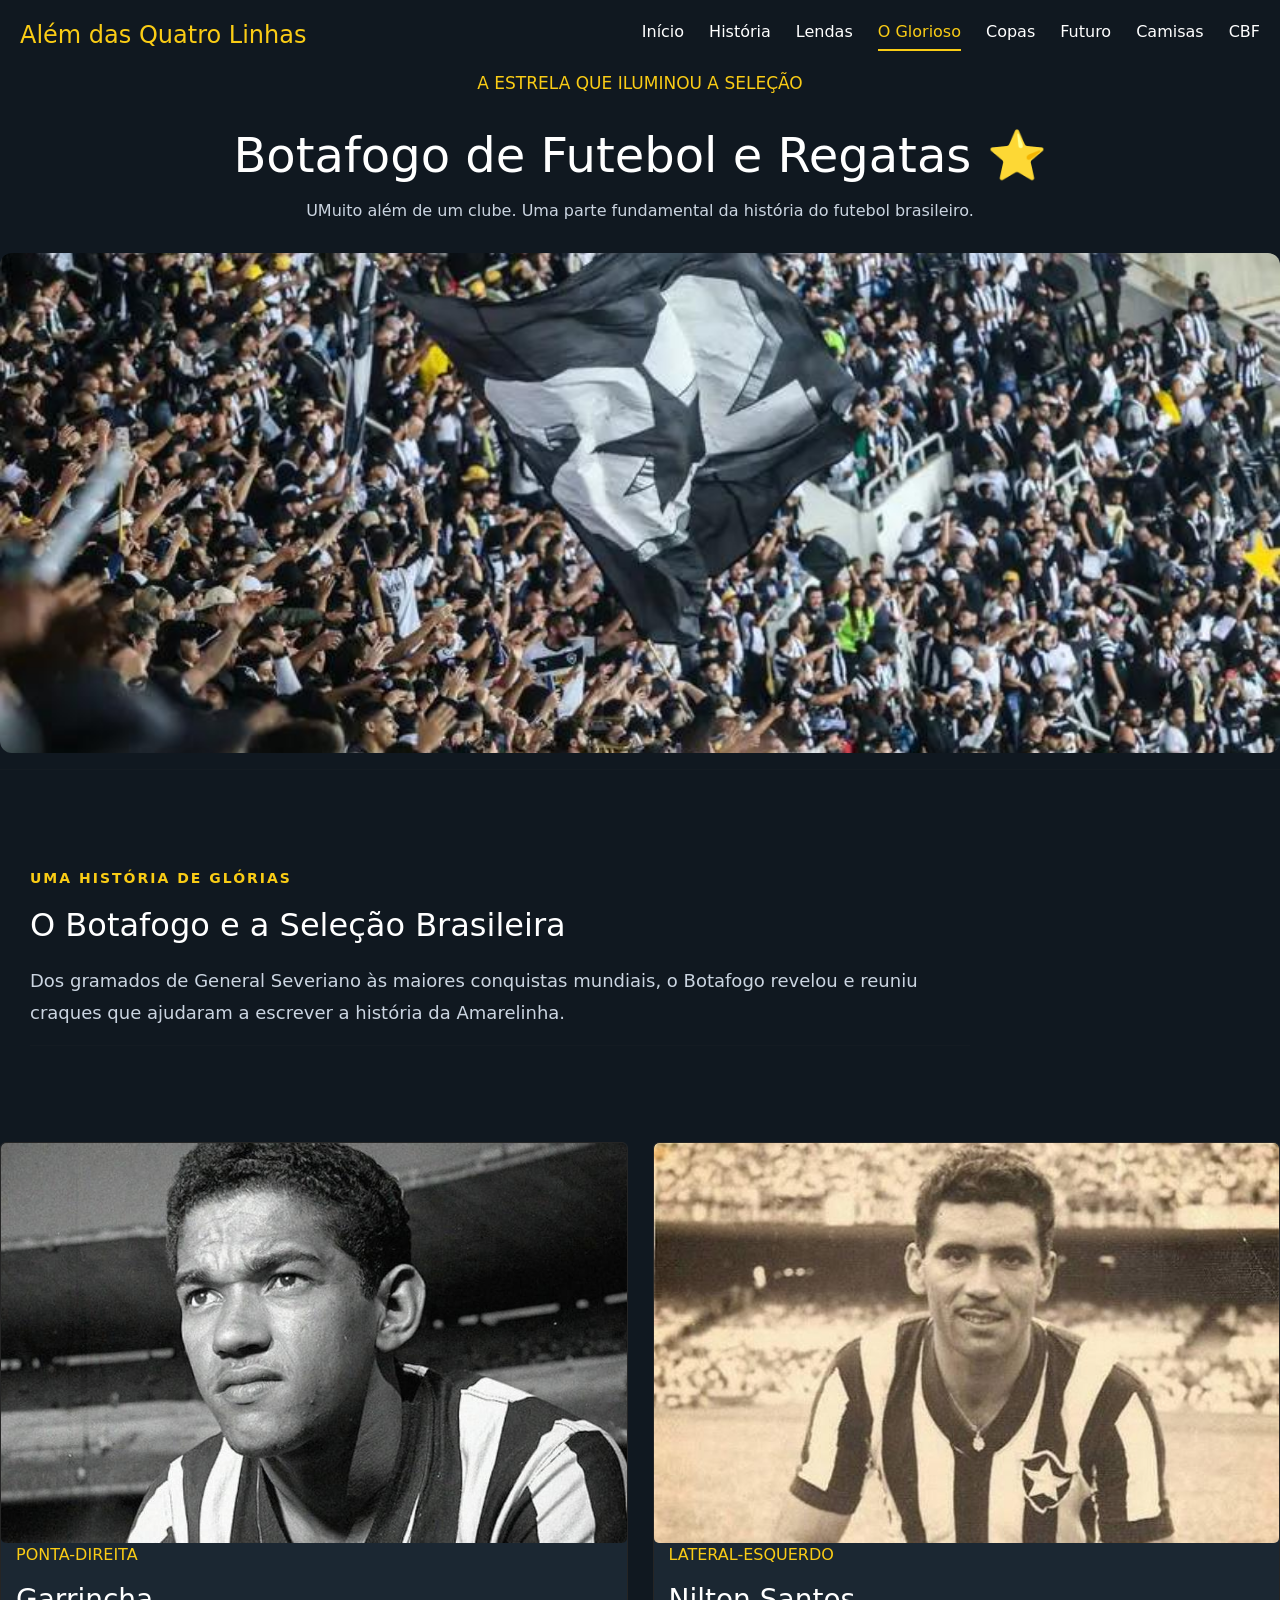
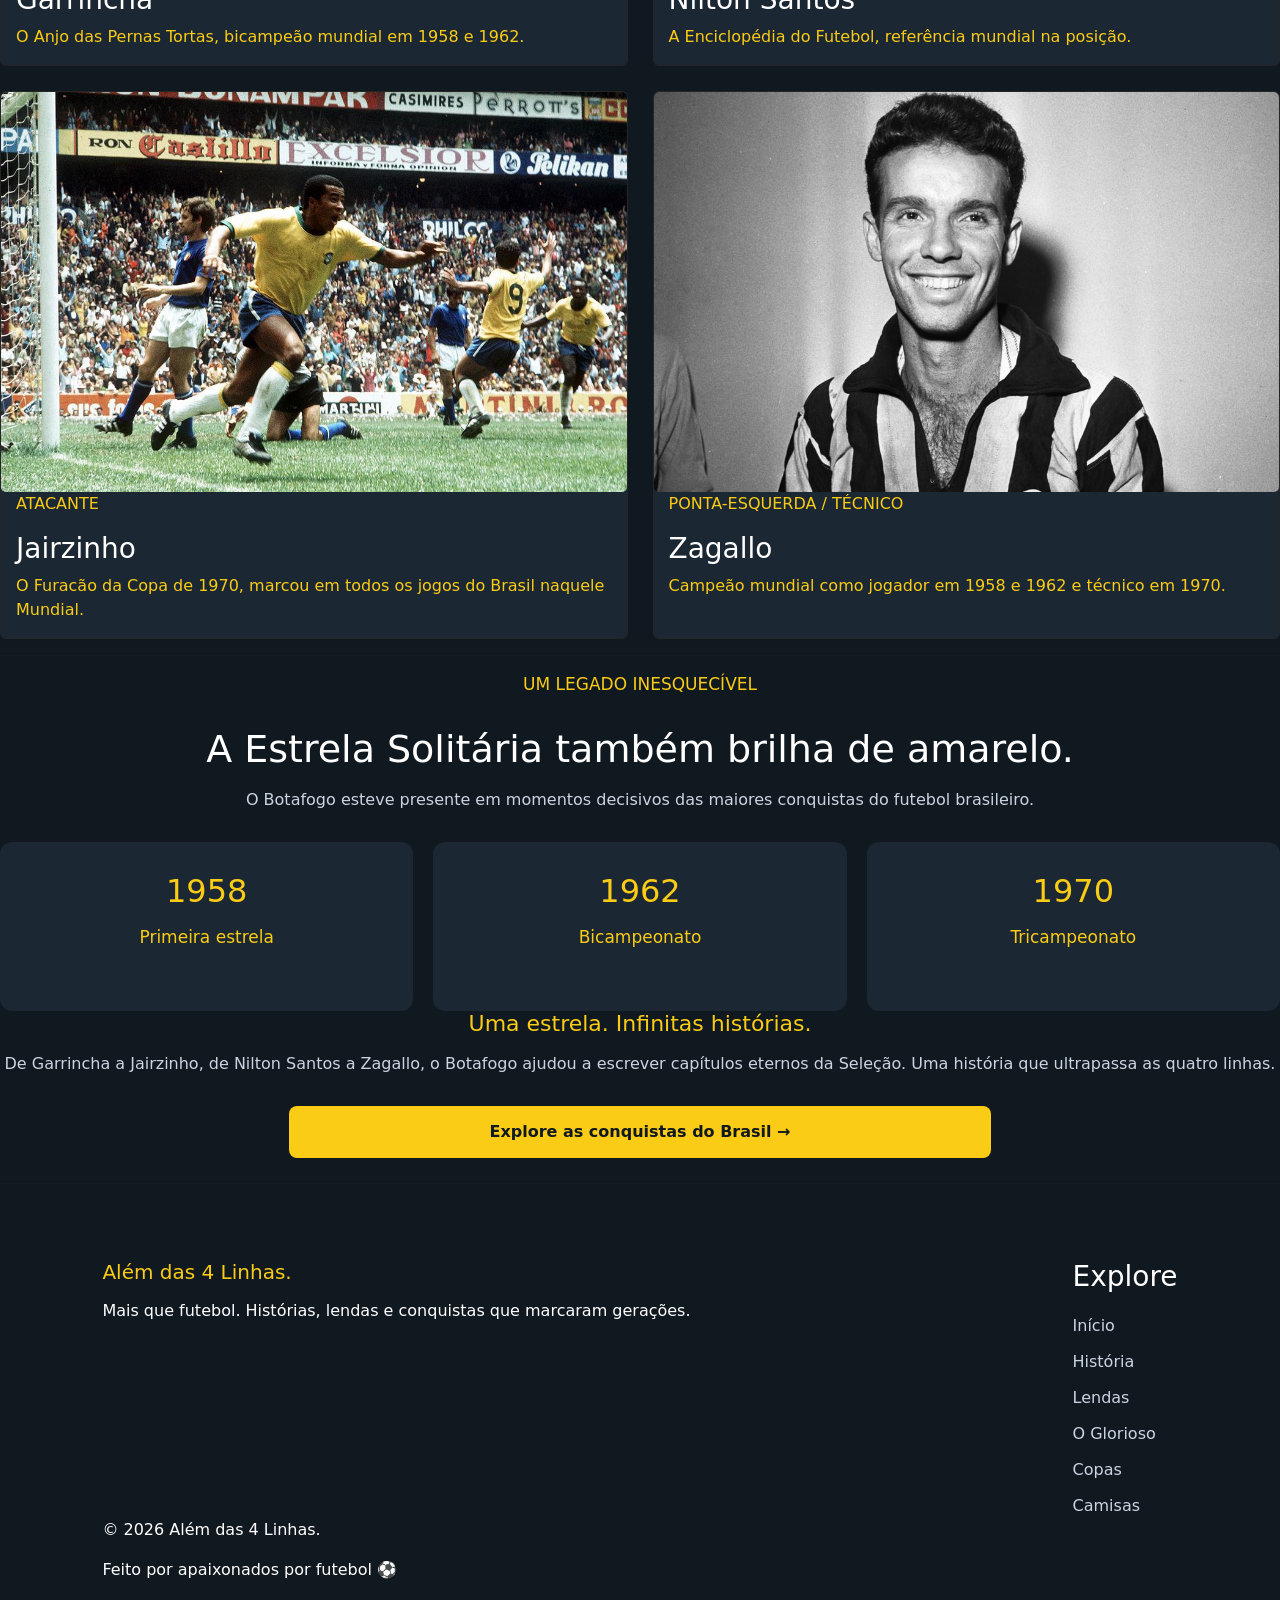
==== commit 6547a2a2: "ADJUST_HEADER" ====
--- a/botafogo.html
+++ b/botafogo.html
@@ -9,6 +9,7 @@
     <title>Botafogo</title>
     <link href="https://cdn.jsdelivr.net/npm/bootstrap@5.3.3/dist/css/bootstrap.min.css" rel="stylesheet">
 
+<link rel="icon" type="image/png" href="img/ICON_PAGE.png">
 </head>
 
 <body class="corpo-historia">
@@ -22,6 +23,7 @@
             <a href="copas.html">Copas</a>
             <a href="futuro.html">Futuro</a>
             <a href="camisas.html">Camisas</a>
+            <a href="https://www.cbf.com.br/">CBF</a>
         </nav>
     </header>
 
--- a/css/global.css
+++ b/css/global.css
@@ -53,7 +53,7 @@
 .jornada-cards { 
     display: grid;
     grid-template-columns: repeat(2, 1fr);
-    gap: 25px;
+    gap: 25px;  
 }
 
 .card img {
